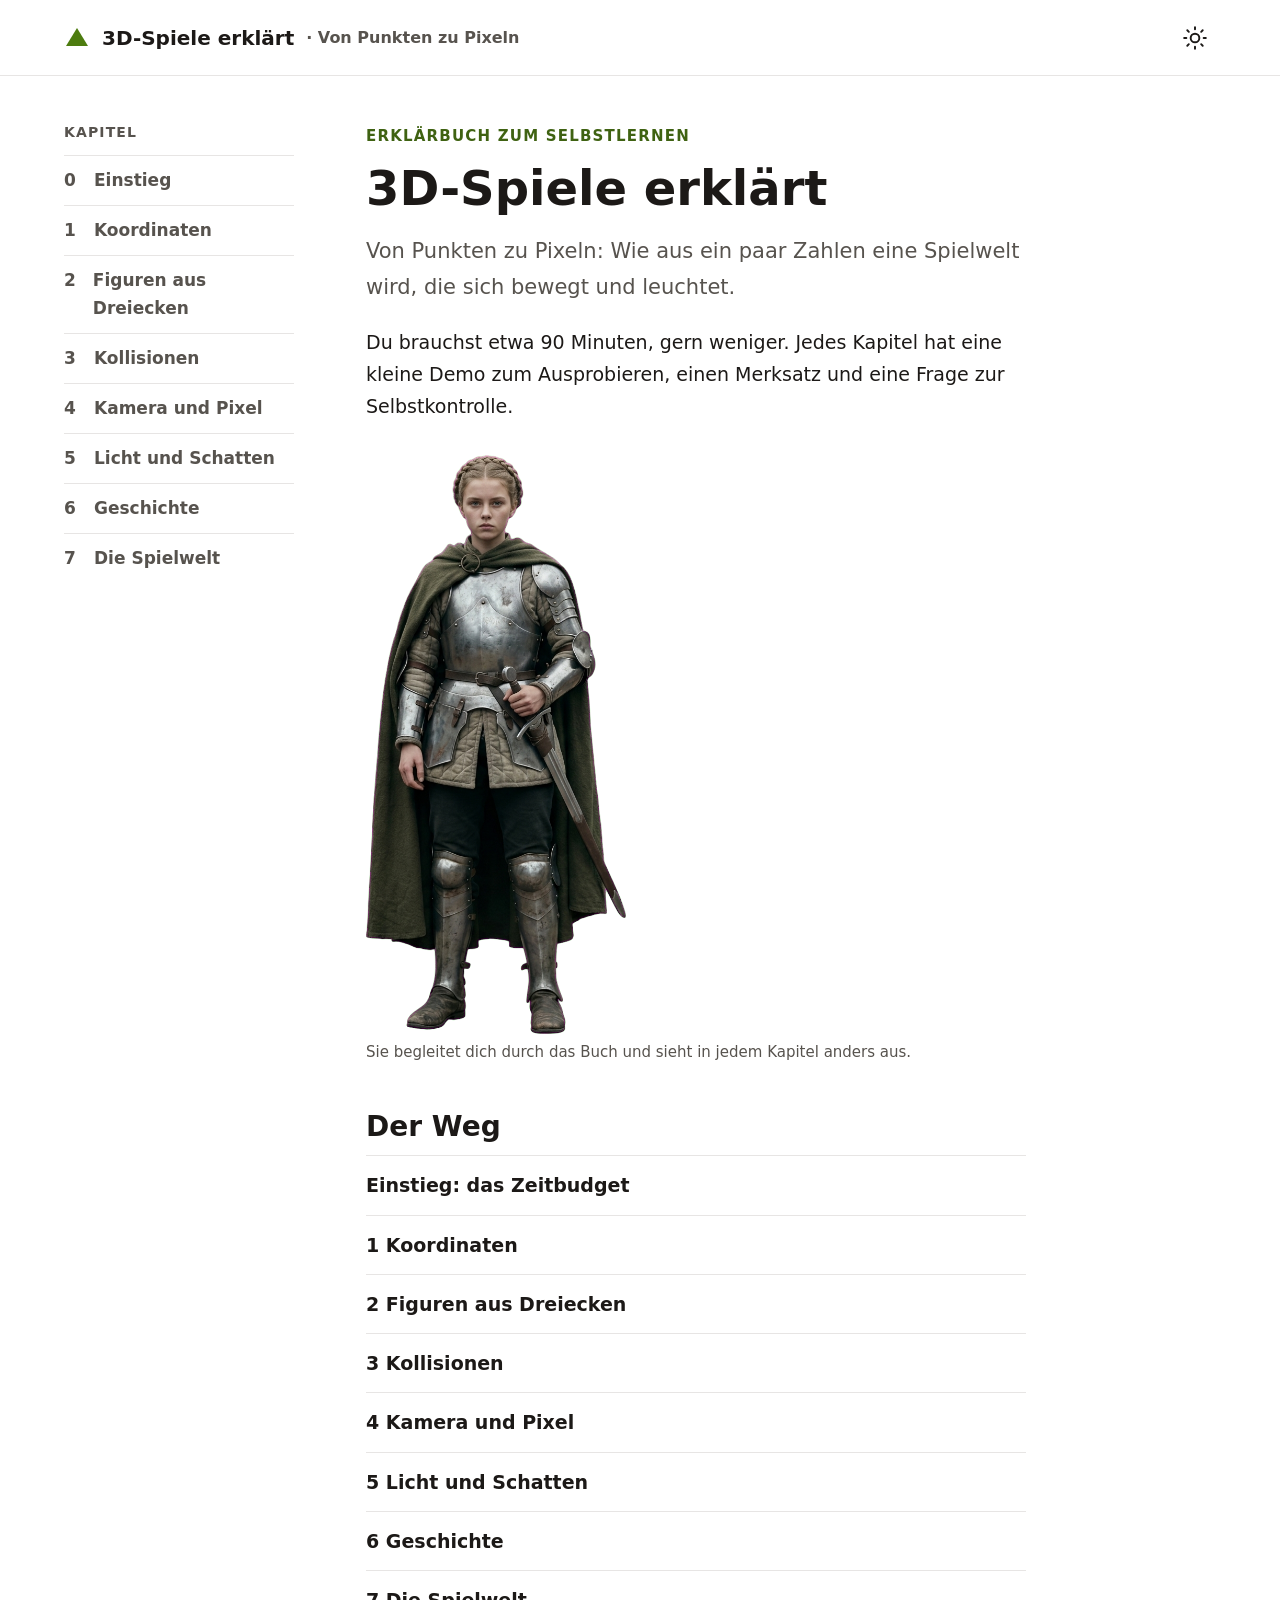
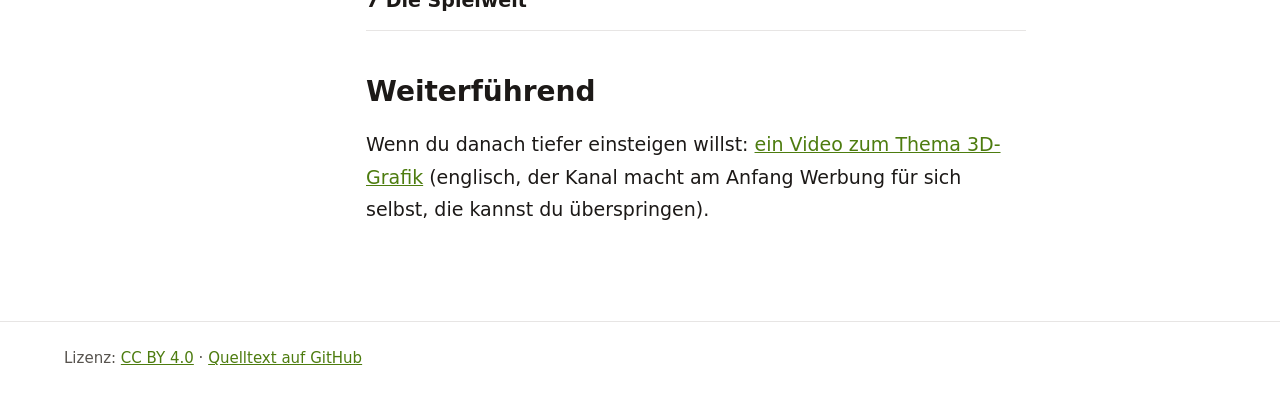
==== index.html @ d2cf4063 "Mini-3D-Bibliothek und Kapitelseiten (Einstieg bis Spielwelt) Co-Authored-By: Claude Sonnet 5.5 <nor" ====
<!doctype html>
<html lang="de">
<head>
<meta charset="utf-8">
<meta name="viewport" content="width=device-width,initial-scale=1">
<title>Start – 3D-Spiele erklärt</title>
<link rel="stylesheet" href="style.css">
</head>
<body data-page="0">
<main>
<div class="eyebrow">ERKLÄRBUCH ZUM SELBSTLERNEN</div>
<h1>3D-Spiele erklärt</h1>
<p class="lead">Von Punkten zu Pixeln: Wie aus ein paar Zahlen eine Spielwelt wird, die sich bewegt und leuchtet.</p>
<p>Du brauchst etwa 90 Minuten, gern weniger. Jedes Kapitel hat eine kleine Demo zum Ausprobieren, einen Merksatz und eine Frage zur Selbstkontrolle.</p>
<figure><img src="img/s6-heute.png" alt="Die Ritterin" style="max-width:260px"><figcaption>Sie begleitet dich durch das Buch und sieht in jedem Kapitel anders aus.</figcaption></figure>
<h2>Der Weg</h2>
<div style="margin-top:12px">
<a class="row" href="00-einstieg.html">Einstieg: das Zeitbudget</a>
<a class="row" href="01-koordinaten.html">1 Koordinaten</a>
<a class="row" href="02-figuren.html">2 Figuren aus Dreiecken</a>
<a class="row" href="03-kollision.html">3 Kollisionen</a>
<a class="row" href="04-kamera.html">4 Kamera und Pixel</a>
<a class="row" href="05-licht.html">5 Licht und Schatten</a>
<a class="row" href="06-geschichte.html">6 Geschichte</a>
<a class="row" href="07-weltmodell.html">7 Die Spielwelt</a>
</div>
<h2>Weiterführend</h2>
<p>Wenn du danach tiefer einsteigen willst: <a href="https://www.youtube.com/watch?v=BFYC9usSTsI">ein Video zum Thema 3D-Grafik</a> (englisch, der Kanal macht am Anfang Werbung für sich selbst, die kannst du überspringen).</p>
</main>
<script src="js/mini3d.js"></script>
<script src="js/site.js"></script>

</body>
</html>
---- style.css ----
@font-face{font-family:"Nunito";src:url("fonts/nunito-latin-wght-normal.woff2") format("woff2");font-weight:200 1000;font-display:swap}
:root{
  --bg:#fff;--tx:#1c1917;--mu:#57534e;--bd:#e7e5e4;--bd2:#a8a29e;
  --ac:#4d7c0f;--act:#fff;--ac2:#3f6212;--c1:#d9e8a8;--c2:#8fb339;--c3:#3f6212;--ik:#1c1917;--ok:#4d7c0f;--no:#9a3412;
}
:root[data-theme=dark]{
  --bg:#0a0a0a;--tx:#fafaf9;--mu:#d6d3d1;--bd:#2e2a27;--bd2:#78716c;
  --ac:#b5d36b;--act:#0a0a0a;--ac2:#c7dc8a;--c1:#d4e5a0;--c2:#a3c95a;--c3:#5e8a2a;--ik:#0a0a0a;--ok:#b5d36b;--no:#fdba74;
}
@media(prefers-color-scheme:dark){:root:not([data-theme=light]){
  --bg:#0a0a0a;--tx:#fafaf9;--mu:#d6d3d1;--bd:#2e2a27;--bd2:#78716c;
  --ac:#b5d36b;--act:#0a0a0a;--ac2:#c7dc8a;--c1:#d4e5a0;--c2:#a3c95a;--c3:#5e8a2a;--ik:#0a0a0a;--ok:#b5d36b;--no:#fdba74;}}
*{box-sizing:border-box}
html{color-scheme:light dark}
body{margin:0;background:var(--bg);color:var(--tx);font-family:"Nunito",system-ui,sans-serif;font-size:19px;line-height:1.7}
a{color:var(--ac)}
header.top{display:flex;align-items:center;justify-content:space-between;padding:0 clamp(16px,5vw,72px);height:76px;border-bottom:1px solid var(--bd)}
header.top a.brand{display:flex;align-items:center;gap:12px;color:var(--tx);text-decoration:none;font-weight:800;font-size:20px}
header.top a.brand small{font-weight:600;color:var(--mu);font-size:16px}
#theme{background:none;border:0;color:var(--tx);cursor:pointer;padding:8px;display:flex}
.layout{display:flex;gap:72px;padding:48px clamp(16px,5vw,72px) 96px;max-width:1280px;margin:0 auto}
nav.chapters{width:230px;flex:none;position:sticky;top:24px;align-self:flex-start}
nav.chapters h2{font-size:14px;letter-spacing:.08em;color:var(--mu);margin:0 0 14px;font-weight:800}
nav.chapters a{display:flex;gap:12px;padding:10px 0;border-top:1px solid var(--bd);font-size:17px;font-weight:600;color:var(--mu);text-decoration:none}
nav.chapters a b{width:18px;font-weight:800}
nav.chapters a.cur{color:var(--tx);font-weight:800}
nav.chapters a.cur b,nav.chapters a.done b{color:var(--ac)}
main{max-width:660px;min-width:0;flex:1}
.eyebrow{font-size:15px;font-weight:800;letter-spacing:.08em;color:var(--ac2)}
h1{margin:12px 0 0;font-size:clamp(34px,5vw,48px);line-height:1.1;font-weight:700}
h2{font-size:28px;margin:44px 0 0;line-height:1.2}
p{margin:20px 0 0}
p.lead{color:var(--mu);font-size:21px}
.merke{margin-top:32px;border-left:3px solid var(--ac);padding:2px 0 2px 20px}
.demo{margin-top:32px;border-top:1px solid var(--bd);border-bottom:1px solid var(--bd);padding:18px 0 20px}
.demo .bar{display:flex;gap:22px;flex-wrap:wrap;align-items:center;justify-content:space-between;font-size:16px;font-weight:700;color:var(--mu)}
.demo canvas{display:block;width:100%;height:auto;margin:10px auto 0;touch-action:none}
.demo .info{text-align:center;font-size:16px;font-weight:600;color:var(--mu);min-height:1.7em}
.tabs{display:flex;gap:22px}
.tabs button{background:none;border:0;border-bottom:2px solid transparent;padding:0 0 3px;font:inherit;font-size:16px;font-weight:700;color:var(--mu);cursor:pointer}
.tabs button.on{color:var(--tx);border-color:var(--ac)}
label.sl{display:flex;gap:12px;align-items:center;font-size:16px;font-weight:700;color:var(--mu)}
input[type=range]{accent-color:var(--ac);width:180px}
.quiz{margin-top:40px}
.quiz .q{font-weight:800;font-size:19px}
.quiz button{display:flex;gap:14px;width:100%;text-align:left;background:none;border:0;border-top:1px solid var(--bd);padding:13px 0;font:inherit;font-size:18px;color:var(--tx);cursor:pointer}
.quiz button:last-of-type{border-bottom:1px solid var(--bd)}
.quiz button i{font-style:normal;width:20px;font-weight:800;color:var(--ac);flex:none}
.quiz button.ok{color:var(--ok);font-weight:800}
.quiz button.no{color:var(--no)}
.quiz .why{margin-top:12px;color:var(--mu);font-size:17px;min-height:1.7em}
.pager{display:flex;justify-content:space-between;margin-top:44px;font-weight:800}
.pager a{text-decoration:none}.pager a.prev{color:var(--mu);font-weight:700}
figure{margin:32px 0 0}figure img{width:100%;height:auto;display:block}figcaption{font-size:15px;color:var(--mu);margin-top:6px}
ul.plain{padding-left:20px}
footer{border-top:1px solid var(--bd);padding:24px clamp(16px,5vw,72px);color:var(--mu);font-size:15px}
@media(max-width:860px){.layout{display:block}nav.chapters{display:none}}
a.row{display:block;padding:13px 0;border-top:1px solid var(--bd);color:var(--tx);text-decoration:none;font-weight:700;font-size:19px}
a.row:last-child{border-bottom:1px solid var(--bd)}a.row:hover{color:var(--ac)}
ol{padding-left:22px;margin:16px 0 0}
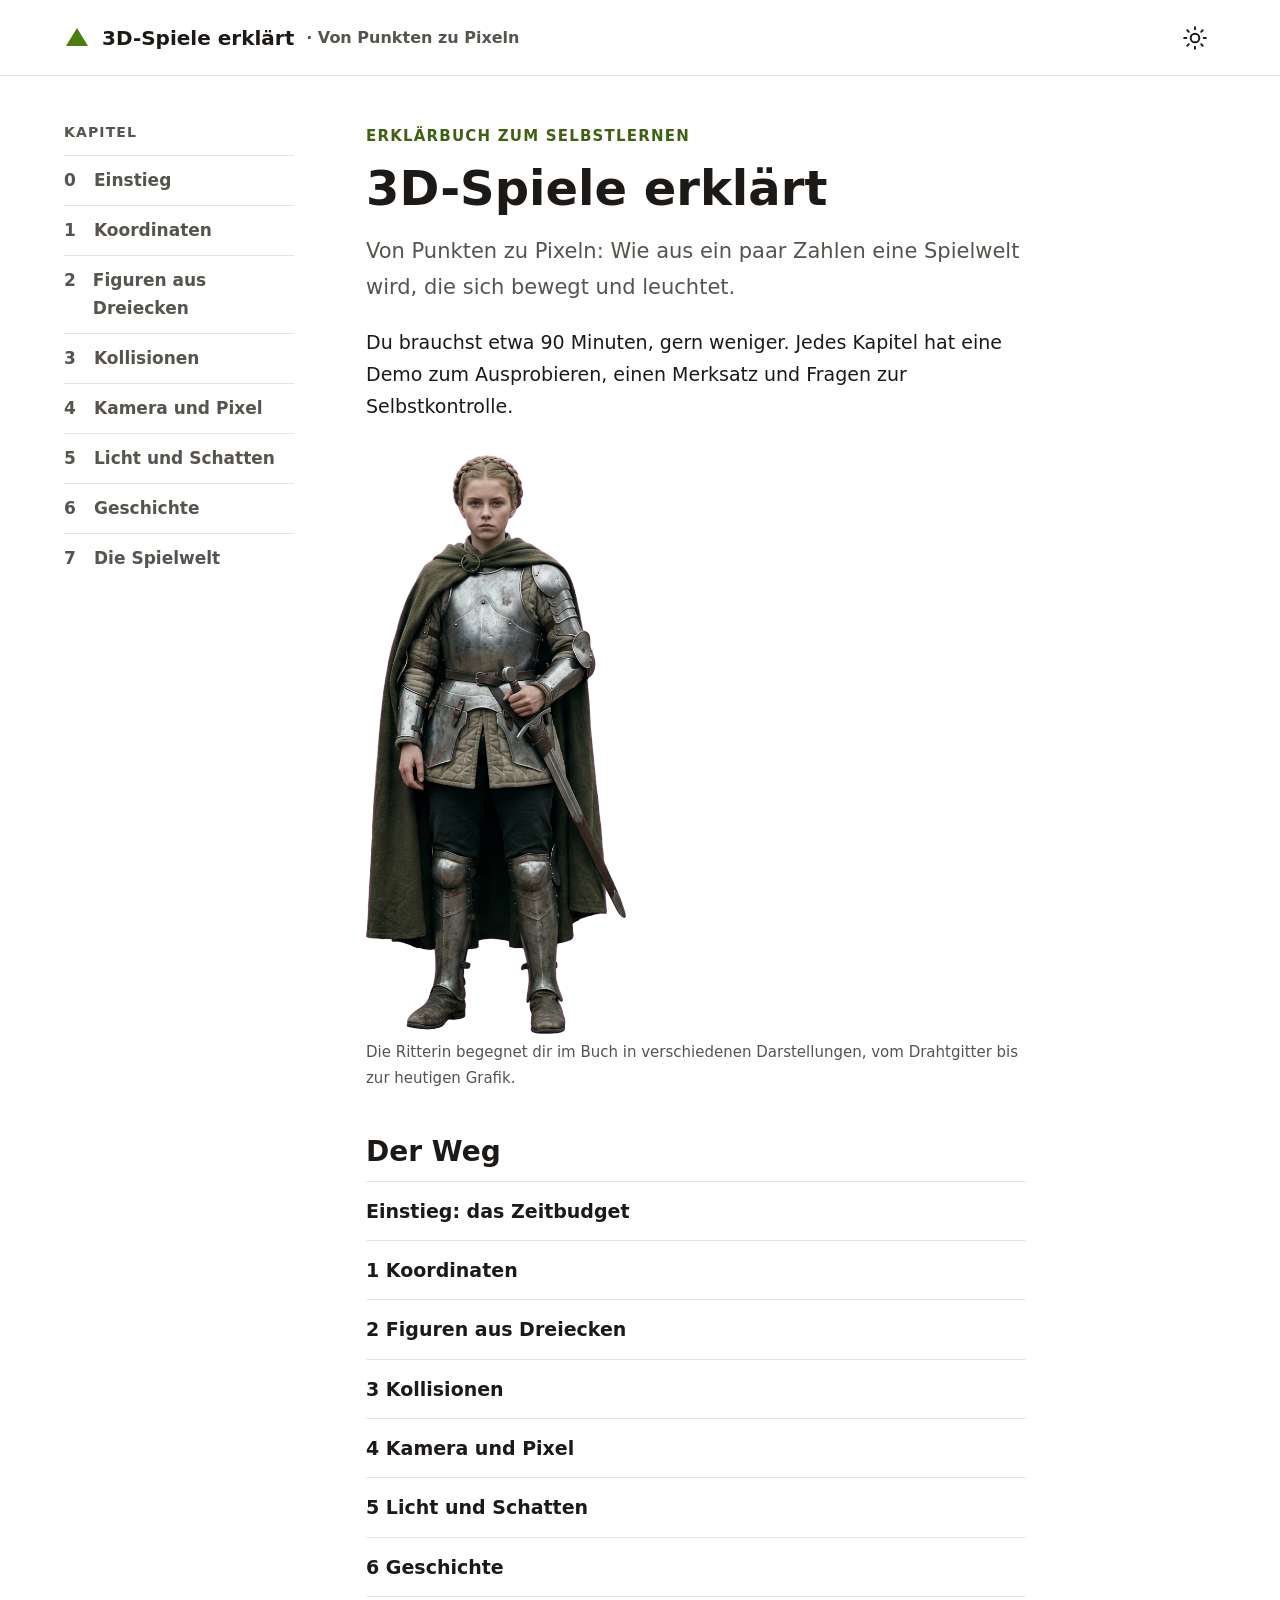
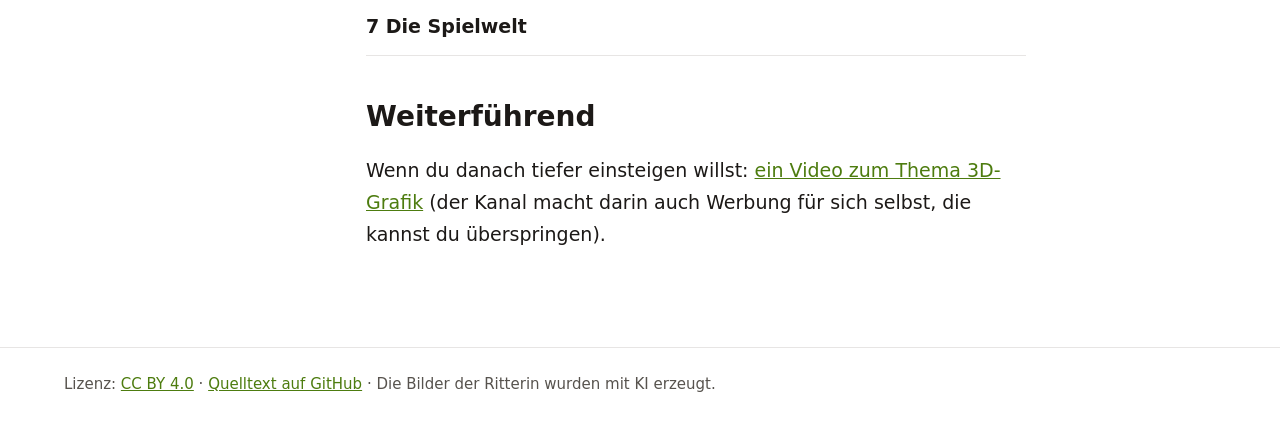
==== commit 4069b9c4: "Texte gegengelesen und korrigiert, Hinweis auf KI-Bilder Co-Authored-By: Claude Fable 5.2 <noreply@a" ====
--- a/index.html
+++ b/index.html
@@ -11,8 +11,8 @@
 <div class="eyebrow">ERKLÄRBUCH ZUM SELBSTLERNEN</div>
 <h1>3D-Spiele erklärt</h1>
 <p class="lead">Von Punkten zu Pixeln: Wie aus ein paar Zahlen eine Spielwelt wird, die sich bewegt und leuchtet.</p>
-<p>Du brauchst etwa 90 Minuten, gern weniger. Jedes Kapitel hat eine kleine Demo zum Ausprobieren, einen Merksatz und eine Frage zur Selbstkontrolle.</p>
-<figure><img src="img/s6-heute.png" alt="Die Ritterin" style="max-width:260px"><figcaption>Sie begleitet dich durch das Buch und sieht in jedem Kapitel anders aus.</figcaption></figure>
+<p>Du brauchst etwa 90 Minuten, gern weniger. Jedes Kapitel hat eine Demo zum Ausprobieren, einen Merksatz und Fragen zur Selbstkontrolle.</p>
+<figure><img src="img/s6-heute.png" alt="Die Ritterin" style="max-width:260px"><figcaption>Die Ritterin begegnet dir im Buch in verschiedenen Darstellungen, vom Drahtgitter bis zur heutigen Grafik.</figcaption></figure>
 <h2>Der Weg</h2>
 <div style="margin-top:12px">
 <a class="row" href="00-einstieg.html">Einstieg: das Zeitbudget</a>
@@ -25,7 +25,7 @@
 <a class="row" href="07-weltmodell.html">7 Die Spielwelt</a>
 </div>
 <h2>Weiterführend</h2>
-<p>Wenn du danach tiefer einsteigen willst: <a href="https://www.youtube.com/watch?v=BFYC9usSTsI">ein Video zum Thema 3D-Grafik</a> (englisch, der Kanal macht am Anfang Werbung für sich selbst, die kannst du überspringen).</p>
+<p>Wenn du danach tiefer einsteigen willst: <a href="https://www.youtube.com/watch?v=BFYC9usSTsI">ein Video zum Thema 3D-Grafik</a> (der Kanal macht darin auch Werbung für sich selbst, die kannst du überspringen).</p>
 </main>
 <script src="js/mini3d.js"></script>
 <script src="js/site.js"></script>
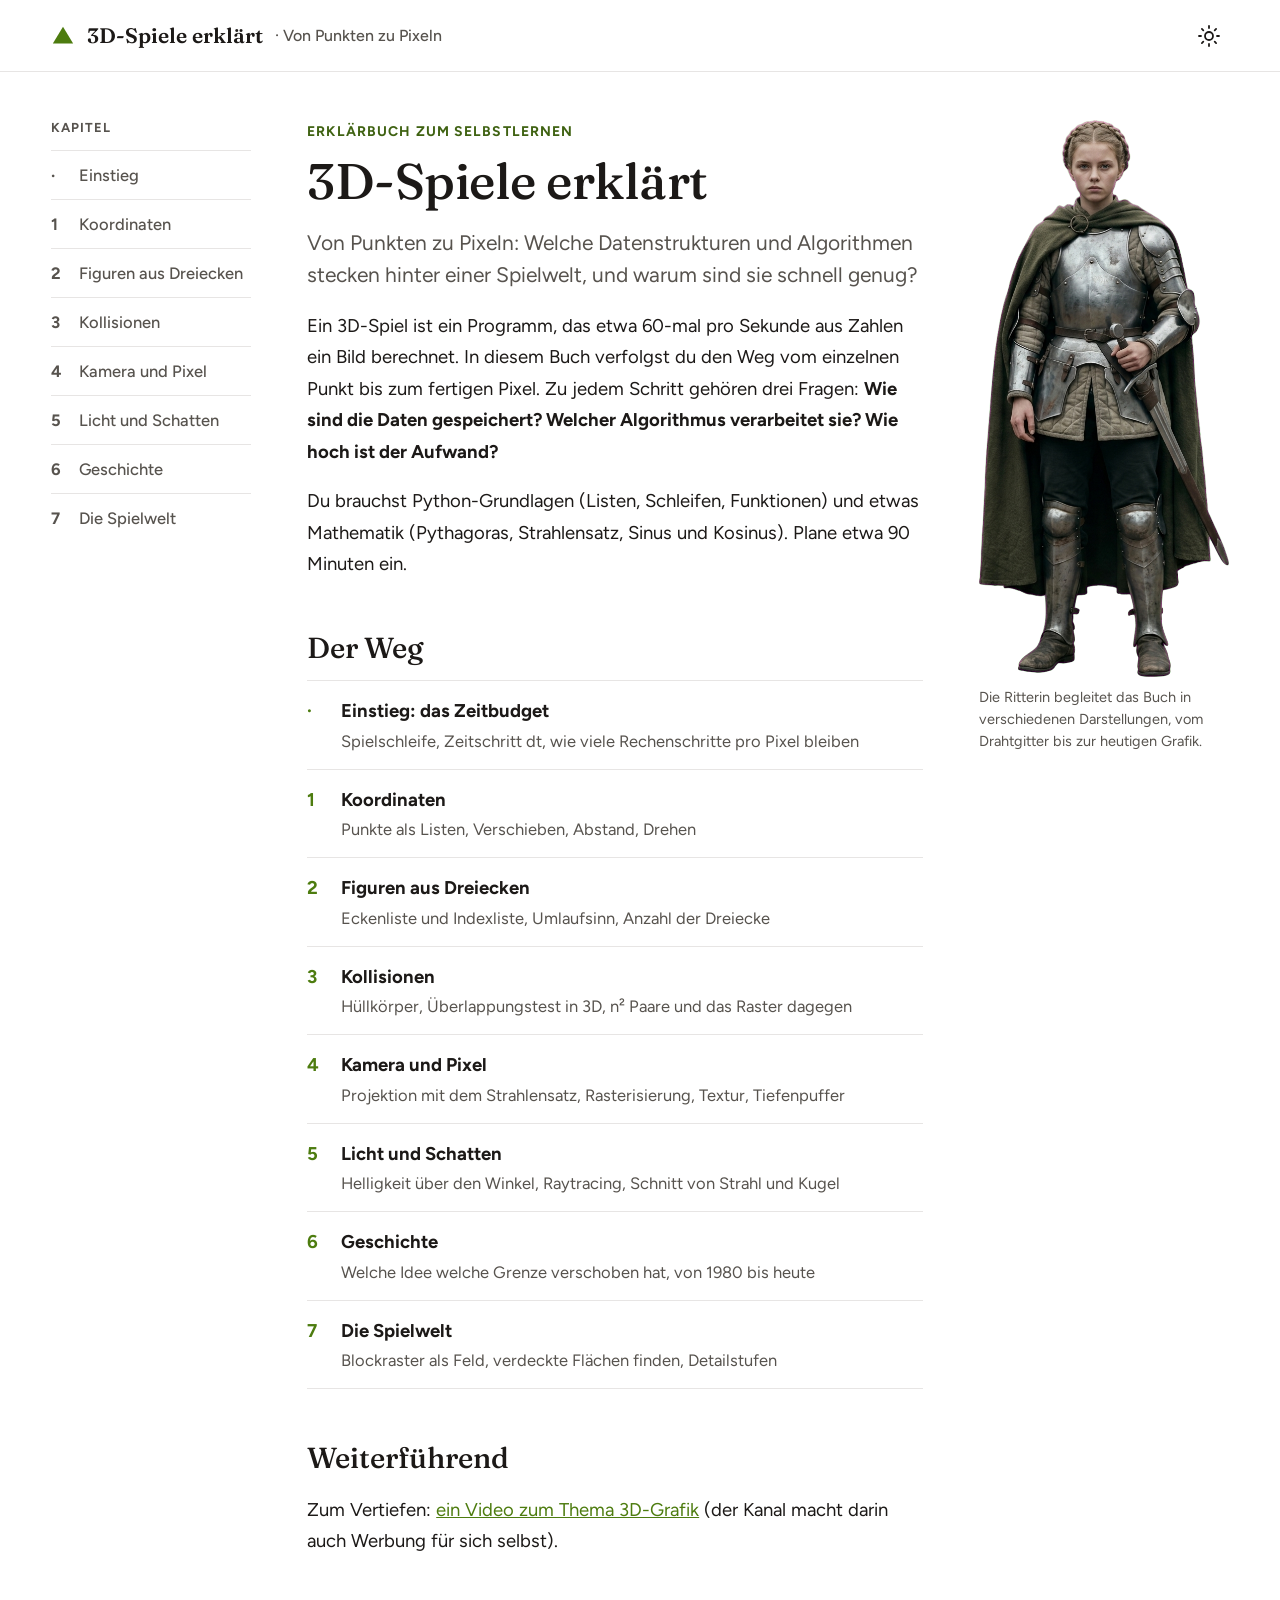
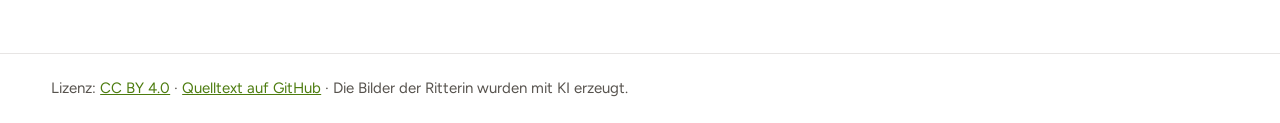
==== commit cc713be8: "Kapitel auf Niveau Klasse 11 neu geschrieben: Datenstrukturen, Algorithmen, Aufwand; neues Layout un" ====
--- a/index.html
+++ b/index.html
@@ -6,26 +6,26 @@
 <title>Start – 3D-Spiele erklärt</title>
 <link rel="stylesheet" href="style.css">
 </head>
-<body data-page="0">
+<body data-page="0" data-fig="img/s6-heute.png" data-cap="Die Ritterin begleitet das Buch in verschiedenen Darstellungen, vom Drahtgitter bis zur heutigen Grafik.">
 <main>
 <div class="eyebrow">ERKLÄRBUCH ZUM SELBSTLERNEN</div>
 <h1>3D-Spiele erklärt</h1>
-<p class="lead">Von Punkten zu Pixeln: Wie aus ein paar Zahlen eine Spielwelt wird, die sich bewegt und leuchtet.</p>
-<p>Du brauchst etwa 90 Minuten, gern weniger. Jedes Kapitel hat eine Demo zum Ausprobieren, einen Merksatz und Fragen zur Selbstkontrolle.</p>
-<figure><img src="img/s6-heute.png" alt="Die Ritterin" style="max-width:260px"><figcaption>Die Ritterin begegnet dir im Buch in verschiedenen Darstellungen, vom Drahtgitter bis zur heutigen Grafik.</figcaption></figure>
+<p class="lead">Von Punkten zu Pixeln: Welche Datenstrukturen und Algorithmen stecken hinter einer Spielwelt, und warum sind sie schnell genug?</p>
+<p>Ein 3D-Spiel ist ein Programm, das etwa 60-mal pro Sekunde aus Zahlen ein Bild berechnet. In diesem Buch verfolgst du den Weg vom einzelnen Punkt bis zum fertigen Pixel. Zu jedem Schritt gehören drei Fragen: <b>Wie sind die Daten gespeichert? Welcher Algorithmus verarbeitet sie? Wie hoch ist der Aufwand?</b></p>
+<p>Du brauchst Python-Grundlagen (Listen, Schleifen, Funktionen) und etwas Mathematik (Pythagoras, Strahlensatz, Sinus und Kosinus). Plane etwa 90 Minuten ein.</p>
 <h2>Der Weg</h2>
-<div style="margin-top:12px">
-<a class="row" href="00-einstieg.html">Einstieg: das Zeitbudget</a>
-<a class="row" href="01-koordinaten.html">1 Koordinaten</a>
-<a class="row" href="02-figuren.html">2 Figuren aus Dreiecken</a>
-<a class="row" href="03-kollision.html">3 Kollisionen</a>
-<a class="row" href="04-kamera.html">4 Kamera und Pixel</a>
-<a class="row" href="05-licht.html">5 Licht und Schatten</a>
-<a class="row" href="06-geschichte.html">6 Geschichte</a>
-<a class="row" href="07-weltmodell.html">7 Die Spielwelt</a>
+<div style="margin-top:14px">
+<a class="row" href="00-einstieg.html"><b>·</b><div><strong>Einstieg: das Zeitbudget</strong><span>Spielschleife, Zeitschritt dt, wie viele Rechenschritte pro Pixel bleiben</span></div></a>
+<a class="row" href="01-koordinaten.html"><b>1</b><div><strong>Koordinaten</strong><span>Punkte als Listen, Verschieben, Abstand, Drehen</span></div></a>
+<a class="row" href="02-figuren.html"><b>2</b><div><strong>Figuren aus Dreiecken</strong><span>Eckenliste und Indexliste, Umlaufsinn, Anzahl der Dreiecke</span></div></a>
+<a class="row" href="03-kollision.html"><b>3</b><div><strong>Kollisionen</strong><span>Hüllkörper, Überlappungstest in 3D, n² Paare und das Raster dagegen</span></div></a>
+<a class="row" href="04-kamera.html"><b>4</b><div><strong>Kamera und Pixel</strong><span>Projektion mit dem Strahlensatz, Rasterisierung, Textur, Tiefenpuffer</span></div></a>
+<a class="row" href="05-licht.html"><b>5</b><div><strong>Licht und Schatten</strong><span>Helligkeit über den Winkel, Raytracing, Schnitt von Strahl und Kugel</span></div></a>
+<a class="row" href="06-geschichte.html"><b>6</b><div><strong>Geschichte</strong><span>Welche Idee welche Grenze verschoben hat, von 1980 bis heute</span></div></a>
+<a class="row" href="07-weltmodell.html"><b>7</b><div><strong>Die Spielwelt</strong><span>Blockraster als Feld, verdeckte Flächen finden, Detailstufen</span></div></a>
 </div>
 <h2>Weiterführend</h2>
-<p>Wenn du danach tiefer einsteigen willst: <a href="https://www.youtube.com/watch?v=BFYC9usSTsI">ein Video zum Thema 3D-Grafik</a> (der Kanal macht darin auch Werbung für sich selbst, die kannst du überspringen).</p>
+<p>Zum Vertiefen: <a href="https://www.youtube.com/watch?v=BFYC9usSTsI">ein Video zum Thema 3D-Grafik</a> (der Kanal macht darin auch Werbung für sich selbst).</p>
 </main>
 <script src="js/mini3d.js"></script>
 <script src="js/site.js"></script>
--- a/style.css
+++ b/style.css
@@ -1,7 +1,9 @@
-@font-face{font-family:"Nunito";src:url("fonts/nunito-latin-wght-normal.woff2") format("woff2");font-weight:200 1000;font-display:swap}
+@font-face{font-family:"Figtree";src:url("fonts/figtree-latin-wght-normal.woff2") format("woff2");font-weight:300 900;font-display:swap}
+@font-face{font-family:"Fraunces";src:url("fonts/fraunces-latin-wght-normal.woff2") format("woff2");font-weight:100 900;font-display:swap}
 :root{
-  --bg:#fff;--tx:#1c1917;--mu:#57534e;--bd:#e7e5e4;--bd2:#a8a29e;
-  --ac:#4d7c0f;--act:#fff;--ac2:#3f6212;--c1:#d9e8a8;--c2:#8fb339;--c3:#3f6212;--ik:#1c1917;--ok:#4d7c0f;--no:#9a3412;
+  --bg:#ffffff;--tx:#1c1917;--mu:#57534e;--bd:#e7e5e4;--bd2:#a8a29e;
+  --ac:#4d7c0f;--act:#ffffff;--ac2:#3f6212;--c1:#d9e8a8;--c2:#8fb339;--c3:#3f6212;--ik:#1c1917;--ok:#4d7c0f;--no:#9a3412;
+  --serif:"Fraunces",Georgia,serif;--sans:"Figtree",system-ui,sans-serif;--mono:ui-monospace,"SF Mono",Menlo,Consolas,monospace;
 }
 :root[data-theme=dark]{
   --bg:#0a0a0a;--tx:#fafaf9;--mu:#d6d3d1;--bd:#2e2a27;--bd2:#78716c;
@@ -12,49 +14,72 @@
   --ac:#b5d36b;--act:#0a0a0a;--ac2:#c7dc8a;--c1:#d4e5a0;--c2:#a3c95a;--c3:#5e8a2a;--ik:#0a0a0a;--ok:#b5d36b;--no:#fdba74;}}
 *{box-sizing:border-box}
 html{color-scheme:light dark}
-body{margin:0;background:var(--bg);color:var(--tx);font-family:"Nunito",system-ui,sans-serif;font-size:19px;line-height:1.7}
+body{margin:0;background:var(--bg);color:var(--tx);font-family:var(--sans);font-size:18.5px;line-height:1.7}
 a{color:var(--ac)}
-header.top{display:flex;align-items:center;justify-content:space-between;padding:0 clamp(16px,5vw,72px);height:76px;border-bottom:1px solid var(--bd)}
-header.top a.brand{display:flex;align-items:center;gap:12px;color:var(--tx);text-decoration:none;font-weight:800;font-size:20px}
-header.top a.brand small{font-weight:600;color:var(--mu);font-size:16px}
+header.top{display:flex;align-items:center;justify-content:space-between;padding:0 clamp(16px,4vw,56px);height:72px;border-bottom:1px solid var(--bd)}
+header.top a.brand{display:flex;align-items:center;gap:12px;color:var(--tx);text-decoration:none;font-family:var(--serif);font-weight:600;font-size:21px}
+header.top a.brand small{font-family:var(--sans);font-weight:500;color:var(--mu);font-size:16px}
 #theme{background:none;border:0;color:var(--tx);cursor:pointer;padding:8px;display:flex}
-.layout{display:flex;gap:72px;padding:48px clamp(16px,5vw,72px) 96px;max-width:1280px;margin:0 auto}
-nav.chapters{width:230px;flex:none;position:sticky;top:24px;align-self:flex-start}
-nav.chapters h2{font-size:14px;letter-spacing:.08em;color:var(--mu);margin:0 0 14px;font-weight:800}
-nav.chapters a{display:flex;gap:12px;padding:10px 0;border-top:1px solid var(--bd);font-size:17px;font-weight:600;color:var(--mu);text-decoration:none}
-nav.chapters a b{width:18px;font-weight:800}
-nav.chapters a.cur{color:var(--tx);font-weight:800}
-nav.chapters a.cur b,nav.chapters a.done b{color:var(--ac)}
-main{max-width:660px;min-width:0;flex:1}
-.eyebrow{font-size:15px;font-weight:800;letter-spacing:.08em;color:var(--ac2)}
-h1{margin:12px 0 0;font-size:clamp(34px,5vw,48px);line-height:1.1;font-weight:700}
-h2{font-size:28px;margin:44px 0 0;line-height:1.2}
-p{margin:20px 0 0}
-p.lead{color:var(--mu);font-size:21px}
-.merke{margin-top:32px;border-left:3px solid var(--ac);padding:2px 0 2px 20px}
-.demo{margin-top:32px;border-top:1px solid var(--bd);border-bottom:1px solid var(--bd);padding:18px 0 20px}
-.demo .bar{display:flex;gap:22px;flex-wrap:wrap;align-items:center;justify-content:space-between;font-size:16px;font-weight:700;color:var(--mu)}
+details.mnav{display:none;border-bottom:1px solid var(--bd);padding:0 16px}
+details.mnav summary{padding:14px 0;font-weight:700;cursor:pointer}
+details.mnav a{display:block;padding:11px 0;border-top:1px solid var(--bd);color:var(--tx);text-decoration:none}
+details.mnav a.cur{color:var(--ac);font-weight:700}
+.layout{display:grid;grid-template-columns:200px minmax(0,700px) 250px;gap:56px;justify-content:center;padding:48px clamp(16px,4vw,56px) 96px}
+nav.chapters{position:sticky;top:24px;align-self:start}
+nav.chapters h2{font-family:var(--sans);font-size:13px;letter-spacing:.08em;color:var(--mu);margin:0 0 14px;font-weight:700}
+nav.chapters a{display:flex;gap:12px;padding:10px 0;border-top:1px solid var(--bd);font-size:16.5px;font-weight:500;color:var(--mu);text-decoration:none}
+nav.chapters a b{width:16px;font-weight:700}
+nav.chapters a.cur{color:var(--tx);font-weight:700}
+nav.chapters a.cur b{color:var(--ac)}
+aside.fig{position:sticky;top:24px;align-self:start;margin:0}
+aside.fig img{width:100%;height:auto;display:block}
+aside.fig p{font-size:14.5px;line-height:1.5;color:var(--mu);margin:10px 0 0}
+main{min-width:0}
+.eyebrow{font-size:14px;font-weight:700;letter-spacing:.08em;color:var(--ac2)}
+h1{margin:10px 0 0;font-family:var(--serif);font-size:clamp(34px,5vw,50px);line-height:1.1;font-weight:500;letter-spacing:-.01em}
+h2{font-family:var(--serif);font-size:29px;font-weight:500;margin:52px 0 0;line-height:1.2}
+h3{font-size:19px;font-weight:700;margin:32px 0 0}
+p{margin:18px 0 0}
+p.lead{color:var(--mu);font-size:21px;line-height:1.55}
+p.formel{text-align:center;font-family:var(--serif);font-size:23px}
+ol,ul{padding-left:24px;margin:14px 0 0}li{margin-top:4px}
+code{font-family:var(--mono);font-size:.88em}
+pre{margin:22px 0 0;padding:14px 0 14px 18px;border-left:1px solid var(--bd2);overflow-x:auto;font-family:var(--mono);font-size:15px;line-height:1.6;tab-size:4}
+pre code{font-size:inherit}
+table{border-collapse:collapse;margin:22px 0 0;width:100%;font-size:17px}
+th,td{text-align:right;padding:8px 10px;border-bottom:1px solid var(--bd)}th{font-weight:700;color:var(--mu);font-size:15px}
+th:first-child,td:first-child{text-align:left;padding-left:0}
+.merke{margin-top:36px;border-left:3px solid var(--ac);padding:2px 0 2px 20px}
+.demo{margin-top:30px;border-top:1px solid var(--bd);border-bottom:1px solid var(--bd);padding:16px 0 18px}
+.demo .bar{display:flex;gap:10px 22px;flex-wrap:wrap;align-items:center;justify-content:space-between;font-size:15.5px;font-weight:600;color:var(--mu)}
 .demo canvas{display:block;width:100%;height:auto;margin:10px auto 0;touch-action:none}
-.demo .info{text-align:center;font-size:16px;font-weight:600;color:var(--mu);min-height:1.7em}
-.tabs{display:flex;gap:22px}
-.tabs button{background:none;border:0;border-bottom:2px solid transparent;padding:0 0 3px;font:inherit;font-size:16px;font-weight:700;color:var(--mu);cursor:pointer}
+.demo .info{text-align:center;font-size:15.5px;font-weight:500;color:var(--mu);min-height:1.7em;margin-top:6px}
+.tabs{display:flex;gap:22px;flex-wrap:wrap}
+.tabs button{background:none;border:0;border-bottom:2px solid transparent;padding:0 0 3px;font:inherit;font-size:15.5px;font-weight:600;color:var(--mu);cursor:pointer}
 .tabs button.on{color:var(--tx);border-color:var(--ac)}
-label.sl{display:flex;gap:12px;align-items:center;font-size:16px;font-weight:700;color:var(--mu)}
-input[type=range]{accent-color:var(--ac);width:180px}
-.quiz{margin-top:40px}
-.quiz .q{font-weight:800;font-size:19px}
-.quiz button{display:flex;gap:14px;width:100%;text-align:left;background:none;border:0;border-top:1px solid var(--bd);padding:13px 0;font:inherit;font-size:18px;color:var(--tx);cursor:pointer}
+label.sl{display:flex;gap:10px;align-items:center;font-size:15.5px;font-weight:600;color:var(--mu)}
+input[type=range]{accent-color:var(--ac);width:150px}
+.quiz{margin-top:36px}
+.quiz .q{font-weight:700}
+.quiz button{display:flex;gap:14px;width:100%;text-align:left;background:none;border:0;border-top:1px solid var(--bd);padding:12px 0;font:inherit;font-size:17.5px;color:var(--tx);cursor:pointer}
+.quiz .q+button{margin-top:10px}
 .quiz button:last-of-type{border-bottom:1px solid var(--bd)}
-.quiz button i{font-style:normal;width:20px;font-weight:800;color:var(--ac);flex:none}
-.quiz button.ok{color:var(--ok);font-weight:800}
-.quiz button.no{color:var(--no)}
-.quiz .why{margin-top:12px;color:var(--mu);font-size:17px;min-height:1.7em}
-.pager{display:flex;justify-content:space-between;margin-top:44px;font-weight:800}
-.pager a{text-decoration:none}.pager a.prev{color:var(--mu);font-weight:700}
-figure{margin:32px 0 0}figure img{width:100%;height:auto;display:block}figcaption{font-size:15px;color:var(--mu);margin-top:6px}
-ul.plain{padding-left:20px}
-footer{border-top:1px solid var(--bd);padding:24px clamp(16px,5vw,72px);color:var(--mu);font-size:15px}
-@media(max-width:860px){.layout{display:block}nav.chapters{display:none}}
-a.row{display:block;padding:13px 0;border-top:1px solid var(--bd);color:var(--tx);text-decoration:none;font-weight:700;font-size:19px}
-a.row:last-child{border-bottom:1px solid var(--bd)}a.row:hover{color:var(--ac)}
-ol{padding-left:22px;margin:16px 0 0}
+.quiz button i{font-style:normal;width:20px;font-weight:700;color:var(--ac);flex:none}
+.quiz button.ok{color:var(--ok);font-weight:700}.quiz button.no{color:var(--no)}
+.quiz .why{margin-top:10px;color:var(--mu);font-size:16.5px;min-height:1.7em}
+details.aufgabe{margin-top:30px;border-top:1px solid var(--bd);border-bottom:1px solid var(--bd);padding:14px 0}
+details.aufgabe+details.aufgabe{margin-top:0;border-top:0}
+details.aufgabe summary{cursor:pointer;color:var(--ac);font-weight:700;margin-top:8px}
+details.aufgabe .t{font-weight:400}
+.stufe{display:grid;grid-template-columns:minmax(0,1fr) 150px;gap:28px;border-top:1px solid var(--bd);padding:30px 0 34px;margin-top:34px}
+.stufe h2{margin:6px 0 0}.stufe img{width:100%;height:auto}
+.pager{display:flex;justify-content:space-between;gap:16px;margin-top:48px;font-weight:700}
+.pager a{text-decoration:none}.pager a.prev{color:var(--mu);font-weight:600}
+a.row{display:grid;grid-template-columns:34px 1fr;padding:14px 0;border-top:1px solid var(--bd);color:var(--tx);text-decoration:none}
+a.row b{color:var(--ac)}a.row span{display:block;color:var(--mu);font-size:16.5px}a.row strong{font-weight:700}
+a.row:last-child{border-bottom:1px solid var(--bd)}
+footer{border-top:1px solid var(--bd);padding:22px clamp(16px,4vw,56px);color:var(--mu);font-size:15px}
+@media(max-width:1180px){.layout{grid-template-columns:200px minmax(0,700px)}aside.fig{display:none}}
+@media(max-width:860px){.layout{display:block;padding-top:28px}nav.chapters{display:none}details.mnav{display:block}
+ header.top a.brand small{display:none}.stufe{grid-template-columns:1fr}.stufe img{max-width:130px;grid-row:1}}
+.stufe.breit{grid-template-columns:minmax(0,1fr)}
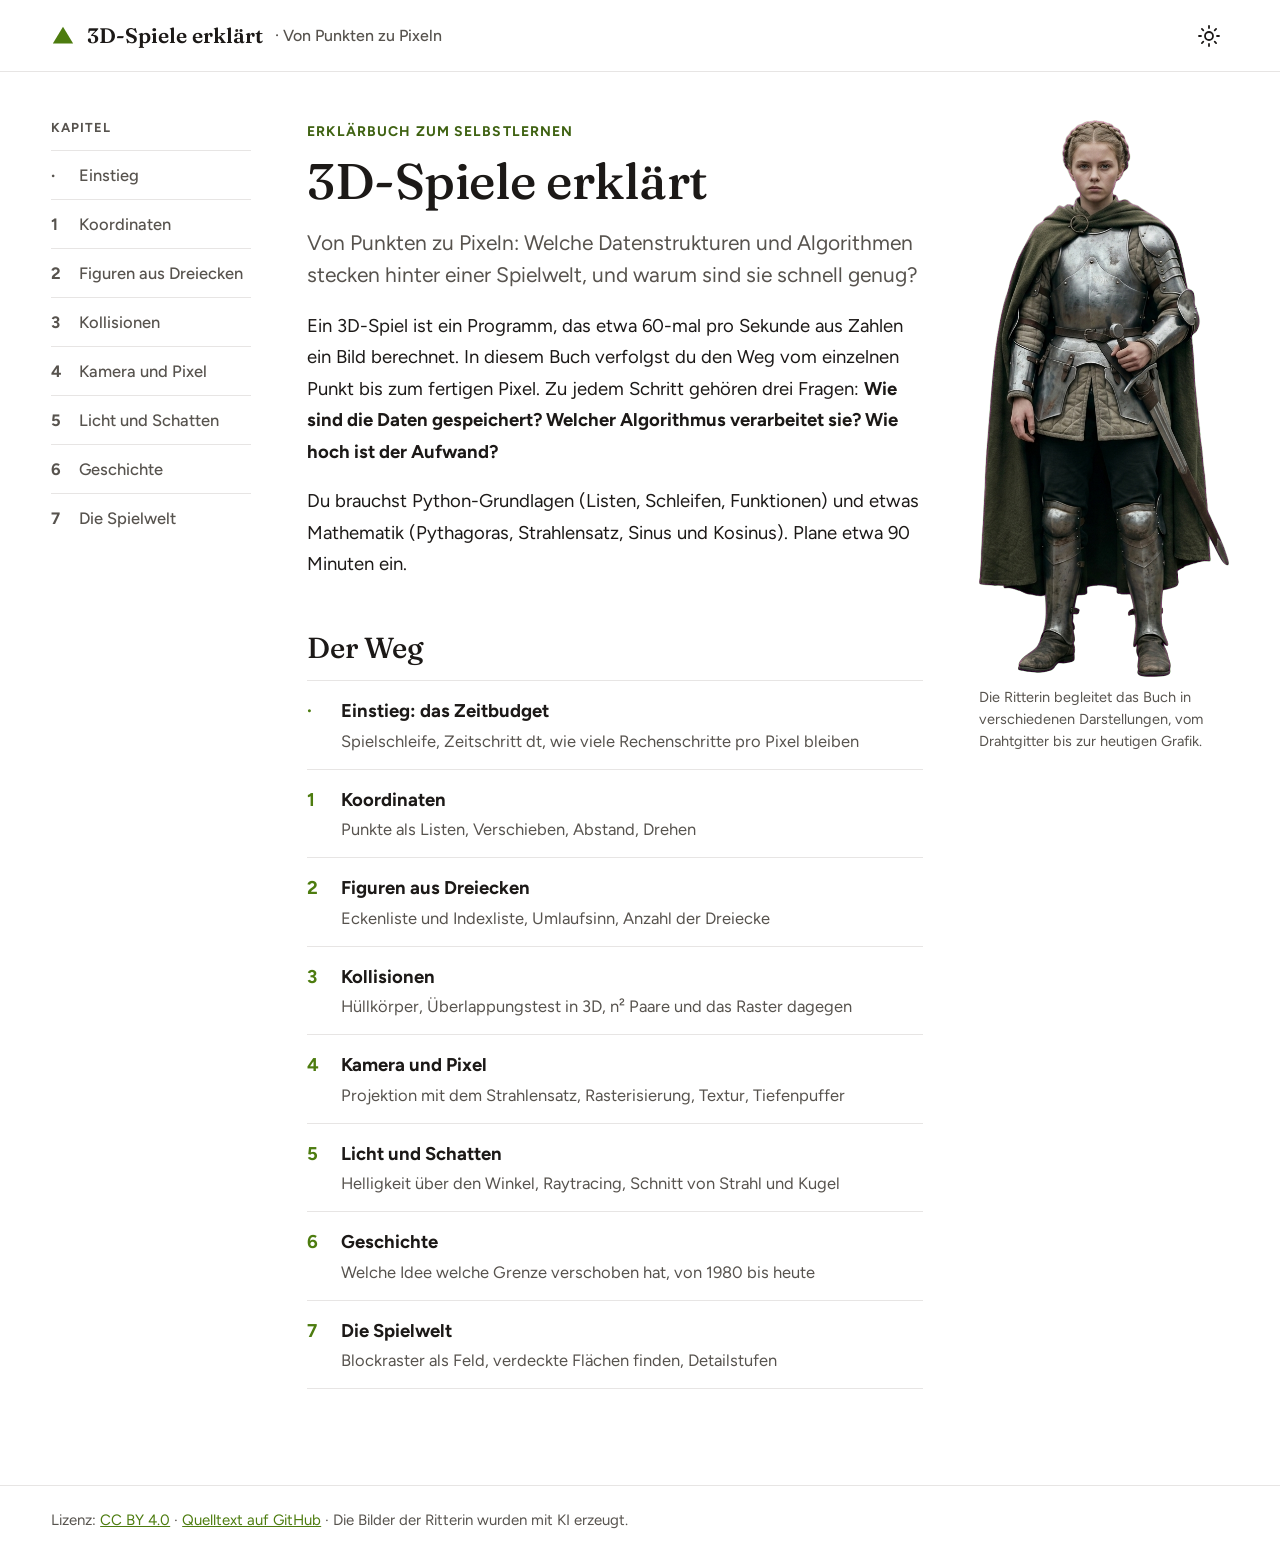
==== commit 0d571229: "Videoverweis entfernt, Tiefenpuffer ausdrücklich auf das Bildschirmraster bezogen Co-Authored-By: Cl" ====
--- a/index.html
+++ b/index.html
@@ -24,8 +24,6 @@
 <a class="row" href="06-geschichte.html"><b>6</b><div><strong>Geschichte</strong><span>Welche Idee welche Grenze verschoben hat, von 1980 bis heute</span></div></a>
 <a class="row" href="07-weltmodell.html"><b>7</b><div><strong>Die Spielwelt</strong><span>Blockraster als Feld, verdeckte Flächen finden, Detailstufen</span></div></a>
 </div>
-<h2>Weiterführend</h2>
-<p>Zum Vertiefen: <a href="https://www.youtube.com/watch?v=BFYC9usSTsI">ein Video zum Thema 3D-Grafik</a> (der Kanal macht darin auch Werbung für sich selbst).</p>
 </main>
 <script src="js/mini3d.js"></script>
 <script src="js/site.js"></script>
--- a/style.css
+++ b/style.css
@@ -2,16 +2,16 @@
 @font-face{font-family:"Fraunces";src:url("fonts/fraunces-latin-wght-normal.woff2") format("woff2");font-weight:100 900;font-display:swap}
 :root{
   --bg:#ffffff;--tx:#1c1917;--mu:#57534e;--bd:#e7e5e4;--bd2:#a8a29e;
-  --ac:#4d7c0f;--act:#ffffff;--ac2:#3f6212;--c1:#d9e8a8;--c2:#8fb339;--c3:#3f6212;--ik:#1c1917;--ok:#4d7c0f;--no:#9a3412;
+  --ac:#4d7c0f;--act:#ffffff;--ac2:#3f6212;--c1:#d9e8a8;--c2:#8fb339;--c3:#3f6212;--ik:#1c1917;--ok:#4d7c0f;--no:#78716c;--hs:#8a6412;--hn:#1d6a8a;--tint:#f3f7e6;
   --serif:"Fraunces",Georgia,serif;--sans:"Figtree",system-ui,sans-serif;--mono:ui-monospace,"SF Mono",Menlo,Consolas,monospace;
 }
 :root[data-theme=dark]{
   --bg:#0a0a0a;--tx:#fafaf9;--mu:#d6d3d1;--bd:#2e2a27;--bd2:#78716c;
-  --ac:#b5d36b;--act:#0a0a0a;--ac2:#c7dc8a;--c1:#d4e5a0;--c2:#a3c95a;--c3:#5e8a2a;--ik:#0a0a0a;--ok:#b5d36b;--no:#fdba74;
+  --ac:#b5d36b;--act:#0a0a0a;--ac2:#c7dc8a;--c1:#d4e5a0;--c2:#a3c95a;--c3:#5e8a2a;--ik:#0a0a0a;--ok:#b5d36b;--no:#a8a29e;--hs:#e3c66b;--hn:#8fc7e0;--tint:#171c0d;
 }
 @media(prefers-color-scheme:dark){:root:not([data-theme=light]){
   --bg:#0a0a0a;--tx:#fafaf9;--mu:#d6d3d1;--bd:#2e2a27;--bd2:#78716c;
-  --ac:#b5d36b;--act:#0a0a0a;--ac2:#c7dc8a;--c1:#d4e5a0;--c2:#a3c95a;--c3:#5e8a2a;--ik:#0a0a0a;--ok:#b5d36b;--no:#fdba74;}}
+  --ac:#b5d36b;--act:#0a0a0a;--ac2:#c7dc8a;--c1:#d4e5a0;--c2:#a3c95a;--c3:#5e8a2a;--ik:#0a0a0a;--ok:#b5d36b;--no:#a8a29e;--hs:#e3c66b;--hn:#8fc7e0;--tint:#171c0d;}}
 *{box-sizing:border-box}
 html{color-scheme:light dark}
 body{margin:0;background:var(--bg);color:var(--tx);font-family:var(--sans);font-size:18.5px;line-height:1.7}
@@ -49,7 +49,8 @@
 table{border-collapse:collapse;margin:22px 0 0;width:100%;font-size:17px}
 th,td{text-align:right;padding:8px 10px;border-bottom:1px solid var(--bd)}th{font-weight:700;color:var(--mu);font-size:15px}
 th:first-child,td:first-child{text-align:left;padding-left:0}
-.merke{margin-top:36px;border-left:3px solid var(--ac);padding:2px 0 2px 20px}
+.merke{margin-top:40px;background:var(--tint);border-left:4px solid var(--ac);padding:18px 24px 20px}
+.merke .mt{font-size:13px;font-weight:700;letter-spacing:.1em;text-transform:uppercase;color:var(--ac2);margin-bottom:6px}
 .demo{margin-top:30px;border-top:1px solid var(--bd);border-bottom:1px solid var(--bd);padding:16px 0 18px}
 .demo .bar{display:flex;gap:10px 22px;flex-wrap:wrap;align-items:center;justify-content:space-between;font-size:15.5px;font-weight:600;color:var(--mu)}
 .demo canvas{display:block;width:100%;height:auto;margin:10px auto 0;touch-action:none}
@@ -67,10 +68,6 @@
 .quiz button i{font-style:normal;width:20px;font-weight:700;color:var(--ac);flex:none}
 .quiz button.ok{color:var(--ok);font-weight:700}.quiz button.no{color:var(--no)}
 .quiz .why{margin-top:10px;color:var(--mu);font-size:16.5px;min-height:1.7em}
-details.aufgabe{margin-top:30px;border-top:1px solid var(--bd);border-bottom:1px solid var(--bd);padding:14px 0}
-details.aufgabe+details.aufgabe{margin-top:0;border-top:0}
-details.aufgabe summary{cursor:pointer;color:var(--ac);font-weight:700;margin-top:8px}
-details.aufgabe .t{font-weight:400}
 .stufe{display:grid;grid-template-columns:minmax(0,1fr) 150px;gap:28px;border-top:1px solid var(--bd);padding:30px 0 34px;margin-top:34px}
 .stufe h2{margin:6px 0 0}.stufe img{width:100%;height:auto}
 .pager{display:flex;justify-content:space-between;gap:16px;margin-top:48px;font-weight:700}
@@ -83,3 +80,14 @@
 @media(max-width:860px){.layout{display:block;padding-top:28px}nav.chapters{display:none}details.mnav{display:block}
  header.top a.brand small{display:none}.stufe{grid-template-columns:1fr}.stufe img{max-width:130px;grid-row:1}}
 .stufe.breit{grid-template-columns:minmax(0,1fr)}
+.aufgabe{margin-top:30px;border-top:1px solid var(--bd);padding-top:16px}
+.aufgabe p{margin:0}.aufgabe details{margin-top:10px}.aufgabe details p{margin-top:8px;color:var(--mu)}
+.aufgabe summary{cursor:pointer;color:var(--ac);font-weight:700}
+details.mehr{margin-top:24px;border-top:1px solid var(--bd);border-bottom:1px solid var(--bd);padding:12px 0}
+details.mehr>summary{cursor:pointer;font-weight:700;color:var(--ac)}
+.hk{color:var(--ac);font-weight:700}.hc{color:var(--mu);font-style:italic}.hs{color:var(--hs)}.hn{color:var(--hn)}.hd{font-weight:700}
+.demo .btn{background:none;border:1px solid var(--bd2);color:var(--tx);font:inherit;font-size:15px;font-weight:600;padding:5px 14px;cursor:pointer}
+.demo .btn:hover{border-color:var(--ac);color:var(--ac)}
+.demo .step{font-size:16.5px;color:var(--tx);margin-top:10px;min-height:3.4em;text-align:left}
+table.zahlen td:last-child,table.zahlen th:last-child{font-variant-numeric:tabular-nums}
+h2[id],h3[id]{scroll-margin-top:20px}
